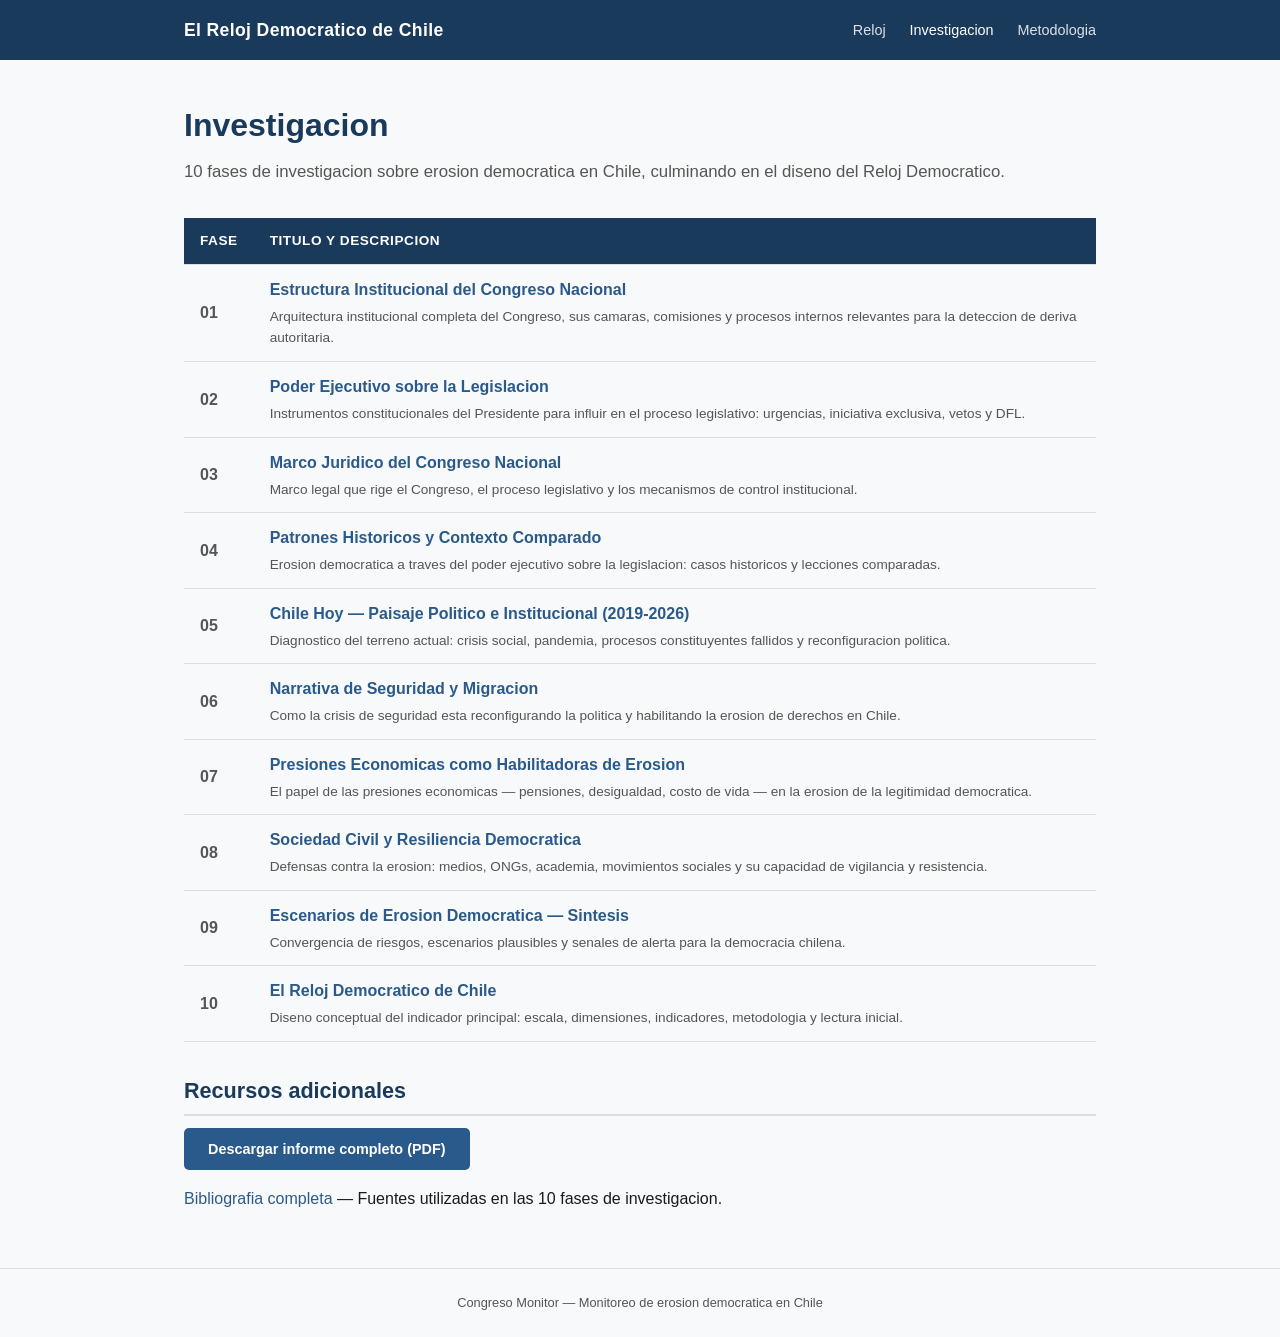
==== docs/investigacion.html @ d88450d7 "Add GitHub Pages site: El Reloj Democratico de Chile Three-page static site deployed from /docs: - i" ====
<!DOCTYPE html>
<html lang="es">
<head>
  <meta charset="UTF-8">
  <meta name="viewport" content="width=device-width, initial-scale=1.0">
  <title>Investigacion — El Reloj Democratico de Chile</title>
  <meta name="description" content="10 fases de investigacion sobre erosion democratica en Chile, desde estructura institucional hasta el diseno del Reloj Democratico.">
  <link rel="stylesheet" href="css/style.css">
</head>
<body>

  <header class="site-header">
    <div class="container">
      <h1><a href="index.html">El Reloj Democratico de Chile</a></h1>
      <nav class="site-nav">
        <a href="index.html">Reloj</a>
        <a href="investigacion.html" class="active">Investigacion</a>
        <a href="metodologia.html">Metodologia</a>
      </nav>
    </div>
  </header>

  <main class="page-content">
    <div class="container">
      <h1>Investigacion</h1>
      <p class="subtitle">10 fases de investigacion sobre erosion democratica en Chile, culminando en el diseno del Reloj Democratico.</p>

      <table class="research-table">
        <thead>
          <tr>
            <th>Fase</th>
            <th>Titulo y descripcion</th>
          </tr>
        </thead>
        <tbody>
          <tr>
            <td>01</td>
            <td>
              <a href="research/01-institutional-structure.md">Estructura Institucional del Congreso Nacional</a>
              <div class="desc">Arquitectura institucional completa del Congreso, sus camaras, comisiones y procesos internos relevantes para la deteccion de deriva autoritaria.</div>
            </td>
          </tr>
          <tr>
            <td>02</td>
            <td>
              <a href="research/02-executive-power.md">Poder Ejecutivo sobre la Legislacion</a>
              <div class="desc">Instrumentos constitucionales del Presidente para influir en el proceso legislativo: urgencias, iniciativa exclusiva, vetos y DFL.</div>
            </td>
          </tr>
          <tr>
            <td>03</td>
            <td>
              <a href="research/03-legal-framework.md">Marco Juridico del Congreso Nacional</a>
              <div class="desc">Marco legal que rige el Congreso, el proceso legislativo y los mecanismos de control institucional.</div>
            </td>
          </tr>
          <tr>
            <td>04</td>
            <td>
              <a href="research/04-historical-patterns.md">Patrones Historicos y Contexto Comparado</a>
              <div class="desc">Erosion democratica a traves del poder ejecutivo sobre la legislacion: casos historicos y lecciones comparadas.</div>
            </td>
          </tr>
          <tr>
            <td>05</td>
            <td>
              <a href="research/05-chile-today.md">Chile Hoy — Paisaje Politico e Institucional (2019-2026)</a>
              <div class="desc">Diagnostico del terreno actual: crisis social, pandemia, procesos constituyentes fallidos y reconfiguracion politica.</div>
            </td>
          </tr>
          <tr>
            <td>06</td>
            <td>
              <a href="research/06-security-migration.md">Narrativa de Seguridad y Migracion</a>
              <div class="desc">Como la crisis de seguridad esta reconfigurando la politica y habilitando la erosion de derechos en Chile.</div>
            </td>
          </tr>
          <tr>
            <td>07</td>
            <td>
              <a href="research/07-economic-pressures.md">Presiones Economicas como Habilitadoras de Erosion</a>
              <div class="desc">El papel de las presiones economicas — pensiones, desigualdad, costo de vida — en la erosion de la legitimidad democratica.</div>
            </td>
          </tr>
          <tr>
            <td>08</td>
            <td>
              <a href="research/08-civil-society.md">Sociedad Civil y Resiliencia Democratica</a>
              <div class="desc">Defensas contra la erosion: medios, ONGs, academia, movimientos sociales y su capacidad de vigilancia y resistencia.</div>
            </td>
          </tr>
          <tr>
            <td>09</td>
            <td>
              <a href="research/09-erosion-scenarios.md">Escenarios de Erosion Democratica — Sintesis</a>
              <div class="desc">Convergencia de riesgos, escenarios plausibles y senales de alerta para la democracia chilena.</div>
            </td>
          </tr>
          <tr>
            <td>10</td>
            <td>
              <a href="research/10-democratic-clock.md">El Reloj Democratico de Chile</a>
              <div class="desc">Diseno conceptual del indicador principal: escala, dimensiones, indicadores, metodologia y lectura inicial.</div>
            </td>
          </tr>
        </tbody>
      </table>

      <h2>Recursos adicionales</h2>

      <p>
        <a href="Congreso_Monitor_Informe_Investigacion.pdf" class="btn btn-primary">Descargar informe completo (PDF)</a>
      </p>
      <p style="margin-top:0.75rem">
        <a href="research/bibliography.md">Bibliografia completa</a> — Fuentes utilizadas en las 10 fases de investigacion.
      </p>
    </div>
  </main>

  <footer class="site-footer">
    <div class="container">
      <p>Congreso Monitor &mdash; Monitoreo de erosion democratica en Chile</p>
    </div>
  </footer>

</body>
</html>
---- docs/css/style.css ----
/* ============================================
   El Reloj Democratico de Chile
   Stylesheet
   ============================================ */

/* --- Reset & Base --- */
*, *::before, *::after {
  box-sizing: border-box;
  margin: 0;
  padding: 0;
}

:root {
  --primary: #1a3a5c;
  --secondary: #2a5a8c;
  --bg: #f8f9fa;
  --text: #1a1a1a;
  --text-light: #555;
  --border: #ddd;

  --green: #27ae60;
  --yellow: #f1c40f;
  --orange: #e67e22;
  --red: #e74c3c;
  --darkred: #922b21;

  --font: -apple-system, BlinkMacSystemFont, 'Segoe UI', Roboto, Helvetica, Arial, sans-serif;
}

html {
  font-size: 16px;
  scroll-behavior: smooth;
}

body {
  font-family: var(--font);
  color: var(--text);
  background: var(--bg);
  line-height: 1.6;
  -webkit-font-smoothing: antialiased;
}

a {
  color: var(--secondary);
  text-decoration: none;
}

a:hover {
  text-decoration: underline;
}

img {
  max-width: 100%;
}

/* --- Layout --- */
.container {
  max-width: 960px;
  margin: 0 auto;
  padding: 0 1.5rem;
}

/* --- Header --- */
.site-header {
  background: var(--primary);
  color: #fff;
  padding: 1rem 0;
}

.site-header .container {
  display: flex;
  align-items: center;
  justify-content: space-between;
  flex-wrap: wrap;
  gap: 0.5rem;
}

.site-header h1 {
  font-size: 1.1rem;
  font-weight: 600;
  letter-spacing: 0.02em;
}

.site-header h1 a {
  color: #fff;
}

.site-header h1 a:hover {
  text-decoration: none;
  opacity: 0.9;
}

.site-nav {
  display: flex;
  gap: 1.5rem;
}

.site-nav a {
  color: rgba(255,255,255,0.85);
  font-size: 0.9rem;
  font-weight: 500;
  transition: color 0.2s;
}

.site-nav a:hover,
.site-nav a.active {
  color: #fff;
  text-decoration: none;
}

/* --- Hero / Clock Section --- */
.hero {
  text-align: center;
  padding: 2.5rem 0 1.5rem;
}

.clock-container {
  max-width: 520px;
  margin: 0 auto 0.75rem;
}

.clock-container svg {
  width: 100%;
  height: auto;
  display: block;
}

.clock-zone {
  display: inline-block;
  font-size: 1.25rem;
  font-weight: 700;
  text-transform: uppercase;
  letter-spacing: 0.08em;
  padding: 0.35rem 1.2rem;
  border-radius: 4px;
  color: #fff;
  margin-bottom: 0.4rem;
}

.clock-date {
  font-size: 0.95rem;
  color: var(--text-light);
  margin-top: 0.5rem;
}

/* --- Dimensions Section --- */
.dimensions {
  padding: 2rem 0;
}

.dimensions h2 {
  font-size: 1.5rem;
  color: var(--primary);
  margin-bottom: 1.25rem;
  text-align: center;
}

.dimension-bar {
  background: #fff;
  border: 1px solid var(--border);
  border-radius: 6px;
  margin-bottom: 0.75rem;
  overflow: hidden;
  transition: box-shadow 0.2s;
}

.dimension-bar:hover {
  box-shadow: 0 2px 8px rgba(0,0,0,0.08);
}

.dimension-header {
  display: flex;
  align-items: center;
  padding: 0.85rem 1rem;
  cursor: pointer;
  gap: 0.75rem;
  user-select: none;
}

.dimension-indicator {
  width: 10px;
  height: 10px;
  border-radius: 50%;
  flex-shrink: 0;
}

.dimension-name {
  flex: 1;
  font-weight: 600;
  font-size: 0.95rem;
}

.dimension-reading {
  font-weight: 700;
  font-size: 0.95rem;
  color: var(--text-light);
  margin-right: 0.5rem;
}

.dimension-zone-tag {
  font-size: 0.7rem;
  font-weight: 600;
  text-transform: uppercase;
  letter-spacing: 0.05em;
  padding: 0.15rem 0.5rem;
  border-radius: 3px;
  color: #fff;
}

.dimension-toggle {
  font-size: 0.8rem;
  color: var(--text-light);
  transition: transform 0.2s;
}

.dimension-bar.open .dimension-toggle {
  transform: rotate(180deg);
}

.dimension-progress {
  height: 4px;
  margin: 0 1rem 0.5rem;
  background: #eee;
  border-radius: 2px;
  overflow: hidden;
}

.dimension-progress-fill {
  height: 100%;
  border-radius: 2px;
  transition: width 0.6s ease;
}

.dimension-detail {
  max-height: 0;
  overflow: hidden;
  transition: max-height 0.3s ease, padding 0.3s ease;
}

.dimension-bar.open .dimension-detail {
  max-height: 300px;
}

.dimension-detail-inner {
  padding: 0 1rem 1rem;
  font-size: 0.9rem;
  color: var(--text-light);
  line-height: 1.6;
}

/* --- Key Facts --- */
.key-facts {
  background: var(--primary);
  color: #fff;
  padding: 2.5rem 0;
}

.facts-grid {
  display: grid;
  grid-template-columns: repeat(3, 1fr);
  gap: 2rem;
  text-align: center;
}

.fact-number {
  font-size: 2.5rem;
  font-weight: 800;
  line-height: 1.1;
  margin-bottom: 0.4rem;
}

.fact-label {
  font-size: 0.85rem;
  opacity: 0.85;
  line-height: 1.4;
}

/* --- Links / CTA Section --- */
.cta-section {
  padding: 2.5rem 0;
  text-align: center;
}

.cta-grid {
  display: grid;
  grid-template-columns: repeat(3, 1fr);
  gap: 1.25rem;
  margin-top: 1rem;
}

.cta-card {
  display: block;
  background: #fff;
  border: 1px solid var(--border);
  border-radius: 8px;
  padding: 1.5rem 1rem;
  transition: box-shadow 0.2s, transform 0.15s;
}

.cta-card:hover {
  box-shadow: 0 4px 12px rgba(0,0,0,0.1);
  transform: translateY(-2px);
  text-decoration: none;
}

.cta-card h3 {
  font-size: 1rem;
  color: var(--primary);
  margin-bottom: 0.4rem;
}

.cta-card p {
  font-size: 0.85rem;
  color: var(--text-light);
}

/* --- Footer --- */
.site-footer {
  border-top: 1px solid var(--border);
  padding: 1.5rem 0;
  text-align: center;
  font-size: 0.8rem;
  color: var(--text-light);
}

.site-footer a {
  color: var(--text-light);
}

.site-footer a:hover {
  color: var(--secondary);
}

/* --- Page Content (investigacion, metodologia) --- */
.page-content {
  padding: 2.5rem 0;
}

.page-content h1 {
  font-size: 2rem;
  color: var(--primary);
  margin-bottom: 0.5rem;
}

.page-content .subtitle {
  color: var(--text-light);
  font-size: 1.05rem;
  margin-bottom: 2rem;
}

.page-content h2 {
  font-size: 1.35rem;
  color: var(--primary);
  margin: 2rem 0 0.75rem;
  padding-bottom: 0.35rem;
  border-bottom: 2px solid var(--border);
}

.page-content h3 {
  font-size: 1.1rem;
  color: var(--primary);
  margin: 1.5rem 0 0.5rem;
}

.page-content p {
  margin-bottom: 1rem;
}

.page-content ul, .page-content ol {
  margin: 0 0 1rem 1.5rem;
}

.page-content li {
  margin-bottom: 0.35rem;
}

/* --- Research Table --- */
.research-table {
  width: 100%;
  border-collapse: collapse;
  margin: 1rem 0 2rem;
}

.research-table th,
.research-table td {
  text-align: left;
  padding: 0.75rem 1rem;
  border-bottom: 1px solid var(--border);
}

.research-table th {
  background: var(--primary);
  color: #fff;
  font-size: 0.85rem;
  font-weight: 600;
  text-transform: uppercase;
  letter-spacing: 0.04em;
}

.research-table tr:hover {
  background: rgba(42, 90, 140, 0.04);
}

.research-table td:first-child {
  font-weight: 600;
  white-space: nowrap;
  color: var(--text-light);
  width: 60px;
}

.research-table a {
  font-weight: 600;
}

.research-table .desc {
  font-size: 0.85rem;
  color: var(--text-light);
  margin-top: 0.2rem;
}

/* --- Methodology Tables --- */
.method-table {
  width: 100%;
  border-collapse: collapse;
  margin: 1rem 0 1.5rem;
  font-size: 0.9rem;
}

.method-table th,
.method-table td {
  text-align: left;
  padding: 0.6rem 0.75rem;
  border: 1px solid var(--border);
}

.method-table th {
  background: #eef2f7;
  font-weight: 600;
  font-size: 0.85rem;
}

.method-table .zone-cell {
  font-weight: 700;
  color: #fff;
  text-align: center;
}

/* --- Zone Badge --- */
.zone-badge {
  display: inline-block;
  padding: 0.15rem 0.6rem;
  border-radius: 3px;
  color: #fff;
  font-size: 0.8rem;
  font-weight: 600;
}

.zone-green  { background: var(--green); }
.zone-yellow { background: var(--yellow); color: #333; }
.zone-orange { background: var(--orange); }
.zone-red    { background: var(--red); }
.zone-darkred { background: var(--darkred); }

/* --- Info Box --- */
.info-box {
  background: #eef2f7;
  border-left: 4px solid var(--secondary);
  padding: 1rem 1.25rem;
  margin: 1rem 0 1.5rem;
  border-radius: 0 4px 4px 0;
  font-size: 0.9rem;
}

/* --- Download Button --- */
.btn {
  display: inline-block;
  padding: 0.6rem 1.5rem;
  border-radius: 5px;
  font-weight: 600;
  font-size: 0.9rem;
  transition: background 0.2s, transform 0.15s;
}

.btn:hover {
  text-decoration: none;
  transform: translateY(-1px);
}

.btn-primary {
  background: var(--secondary);
  color: #fff;
}

.btn-primary:hover {
  background: var(--primary);
  color: #fff;
}

.btn-outline {
  background: transparent;
  color: var(--secondary);
  border: 2px solid var(--secondary);
}

.btn-outline:hover {
  background: var(--secondary);
  color: #fff;
}

/* --- Responsive --- */
@media (max-width: 768px) {
  .site-header .container {
    flex-direction: column;
    text-align: center;
  }

  .site-nav {
    gap: 1rem;
  }

  .clock-zone {
    font-size: 1rem;
  }

  .facts-grid {
    grid-template-columns: 1fr;
    gap: 1.5rem;
  }

  .fact-number {
    font-size: 2rem;
  }

  .cta-grid {
    grid-template-columns: 1fr;
  }

  .dimension-header {
    flex-wrap: wrap;
  }

  .dimension-name {
    font-size: 0.9rem;
  }

  .research-table td:first-child {
    white-space: normal;
  }

  .page-content h1 {
    font-size: 1.5rem;
  }

  .method-table {
    font-size: 0.8rem;
  }

  .method-table th,
  .method-table td {
    padding: 0.4rem 0.5rem;
  }
}

@media (max-width: 480px) {
  .clock-reading {
    font-size: 2.8rem;
  }

  .clock-container {
    max-width: 320px;
  }

  .dimension-reading {
    font-size: 0.85rem;
  }

  .dimension-zone-tag {
    display: none;
  }
}
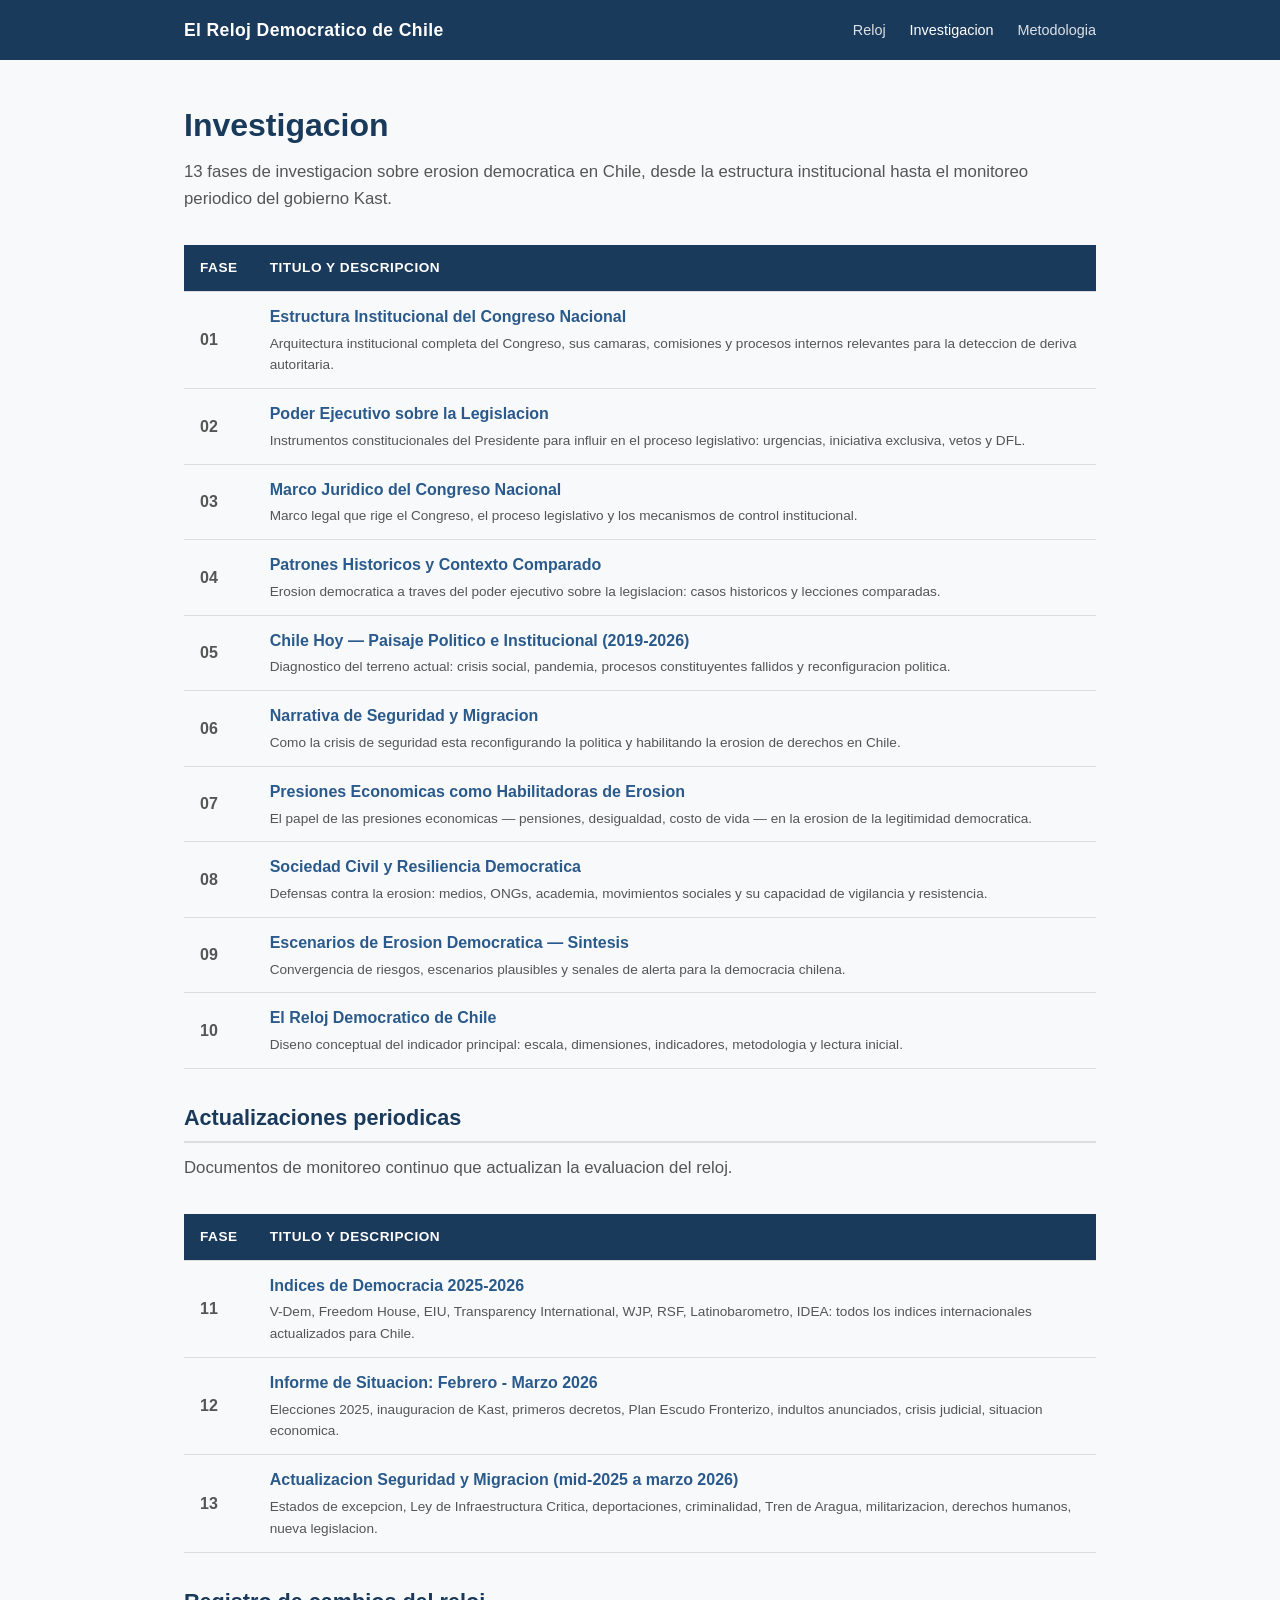
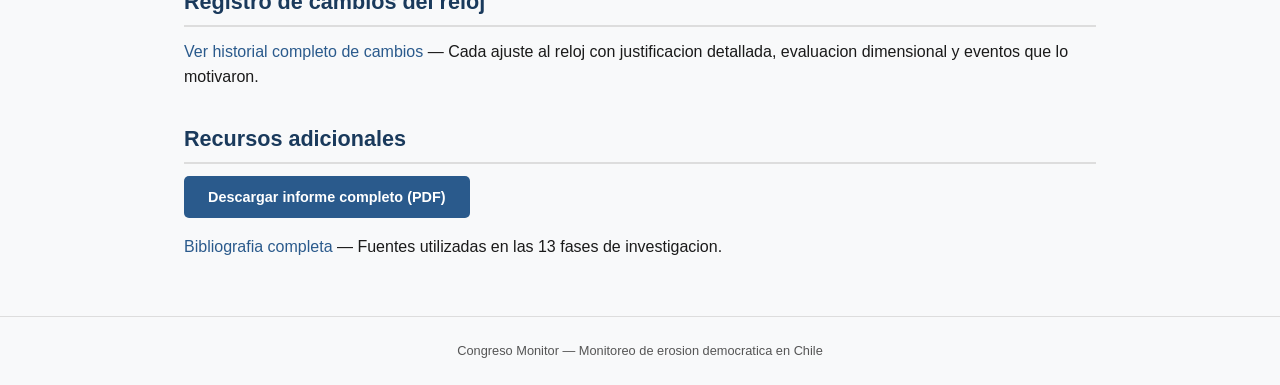
==== commit f697b6ef: "Update clock reading to 4:00 — first periodic update (March 2026) Add three new research documents c" ====
--- a/docs/investigacion.html
+++ b/docs/investigacion.html
@@ -4,7 +4,7 @@
   <meta charset="UTF-8">
   <meta name="viewport" content="width=device-width, initial-scale=1.0">
   <title>Investigacion — El Reloj Democratico de Chile</title>
-  <meta name="description" content="10 fases de investigacion sobre erosion democratica en Chile, desde estructura institucional hasta el diseno del Reloj Democratico.">
+  <meta name="description" content="13 fases de investigacion sobre erosion democratica en Chile, desde estructura institucional hasta el monitoreo del gobierno Kast (marzo 2026).">
   <link rel="stylesheet" href="css/style.css">
 </head>
 <body>
@@ -23,7 +23,7 @@
   <main class="page-content">
     <div class="container">
       <h1>Investigacion</h1>
-      <p class="subtitle">10 fases de investigacion sobre erosion democratica en Chile, culminando en el diseno del Reloj Democratico.</p>
+      <p class="subtitle">13 fases de investigacion sobre erosion democratica en Chile, desde la estructura institucional hasta el monitoreo periodico del gobierno Kast.</p>
 
       <table class="research-table">
         <thead>
@@ -106,13 +106,53 @@
         </tbody>
       </table>
 
+      <h2>Actualizaciones periodicas</h2>
+      <p class="subtitle">Documentos de monitoreo continuo que actualizan la evaluacion del reloj.</p>
+
+      <table class="research-table">
+        <thead>
+          <tr>
+            <th>Fase</th>
+            <th>Titulo y descripcion</th>
+          </tr>
+        </thead>
+        <tbody>
+          <tr>
+            <td>11</td>
+            <td>
+              <a href="research/11-democracy-indices-2025-2026.md">Indices de Democracia 2025-2026</a>
+              <div class="desc">V-Dem, Freedom House, EIU, Transparency International, WJP, RSF, Latinobarometro, IDEA: todos los indices internacionales actualizados para Chile.</div>
+            </td>
+          </tr>
+          <tr>
+            <td>12</td>
+            <td>
+              <a href="research/12-situation-report-2026-03.md">Informe de Situacion: Febrero - Marzo 2026</a>
+              <div class="desc">Elecciones 2025, inauguracion de Kast, primeros decretos, Plan Escudo Fronterizo, indultos anunciados, crisis judicial, situacion economica.</div>
+            </td>
+          </tr>
+          <tr>
+            <td>13</td>
+            <td>
+              <a href="research/13-security-migration-update-2025-2026.md">Actualizacion Seguridad y Migracion (mid-2025 a marzo 2026)</a>
+              <div class="desc">Estados de excepcion, Ley de Infraestructura Critica, deportaciones, criminalidad, Tren de Aragua, militarizacion, derechos humanos, nueva legislacion.</div>
+            </td>
+          </tr>
+        </tbody>
+      </table>
+
+      <h2>Registro de cambios del reloj</h2>
+      <p>
+        <a href="research/CHANGELOG.md">Ver historial completo de cambios</a> — Cada ajuste al reloj con justificacion detallada, evaluacion dimensional y eventos que lo motivaron.
+      </p>
+
       <h2>Recursos adicionales</h2>
 
       <p>
         <a href="Congreso_Monitor_Informe_Investigacion.pdf" class="btn btn-primary">Descargar informe completo (PDF)</a>
       </p>
       <p style="margin-top:0.75rem">
-        <a href="research/bibliography.md">Bibliografia completa</a> — Fuentes utilizadas en las 10 fases de investigacion.
+        <a href="research/bibliography.md">Bibliografia completa</a> — Fuentes utilizadas en las 13 fases de investigacion.
       </p>
     </div>
   </main>
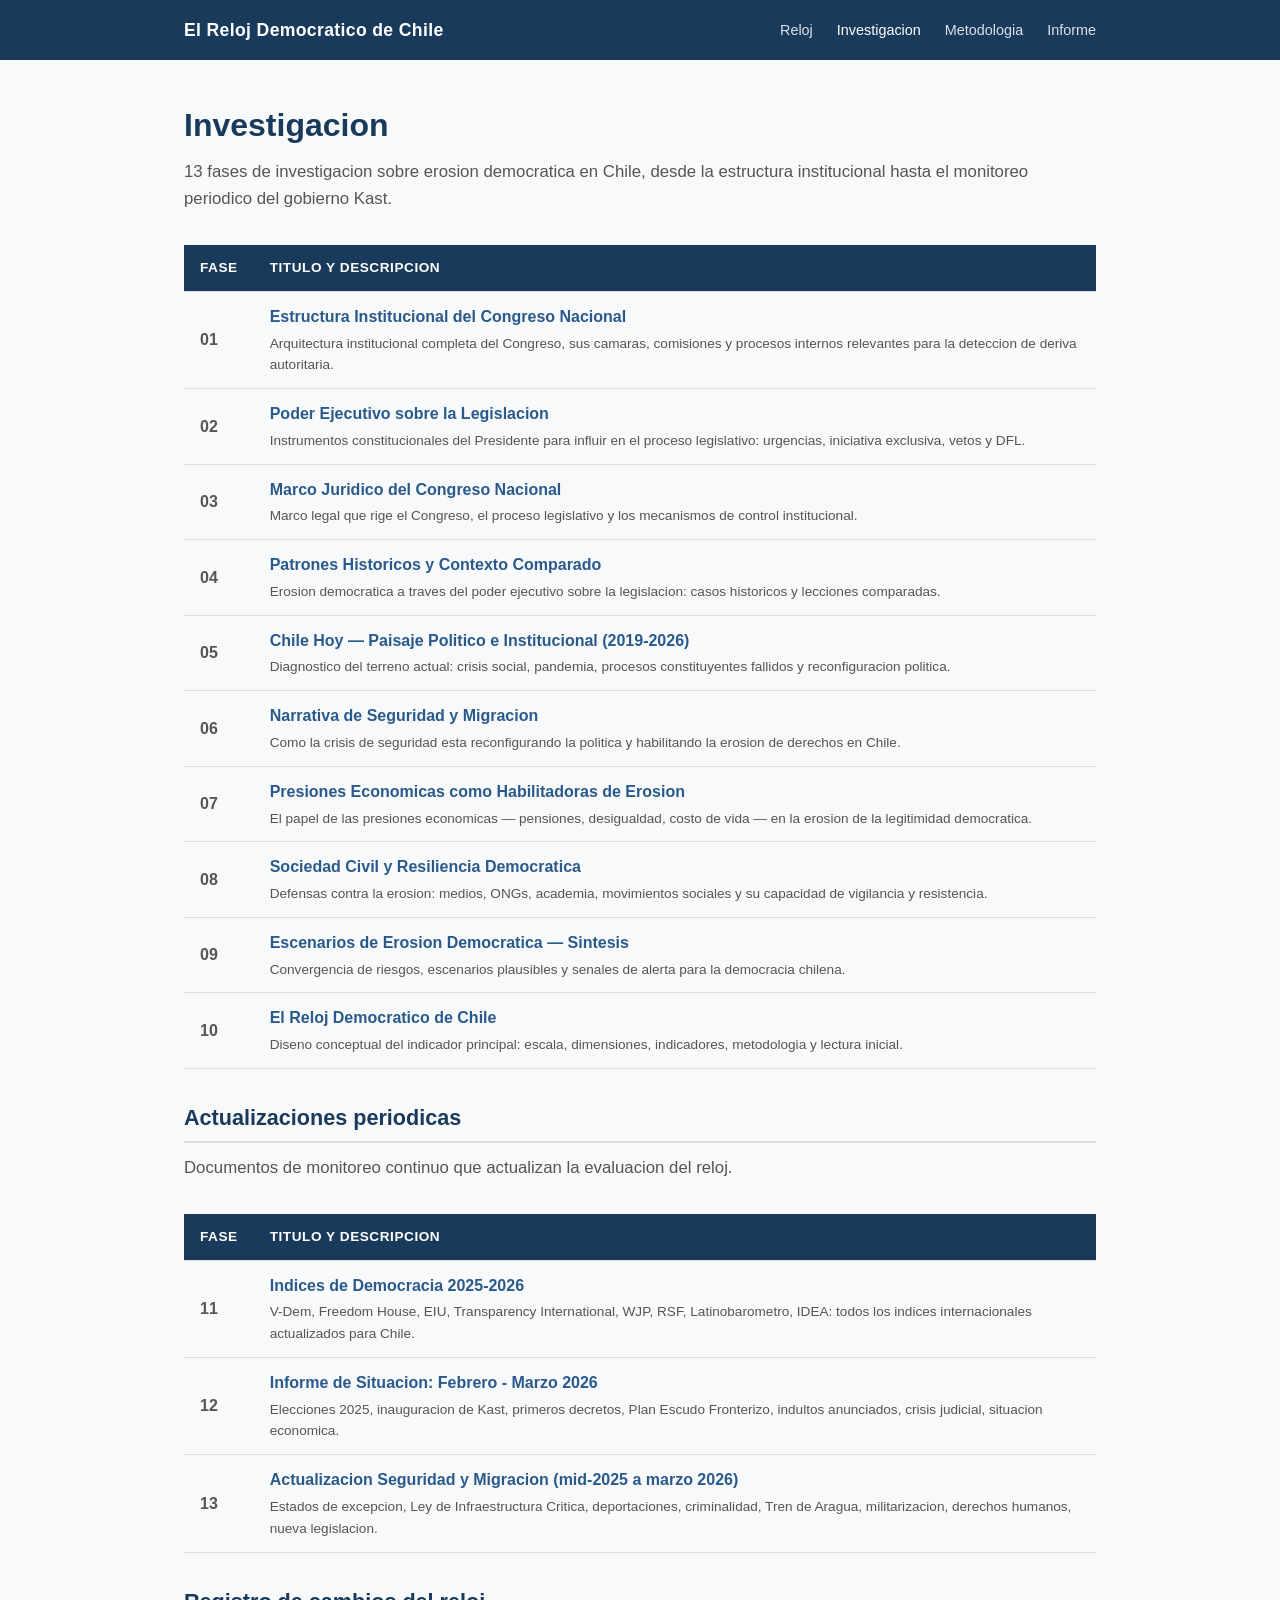
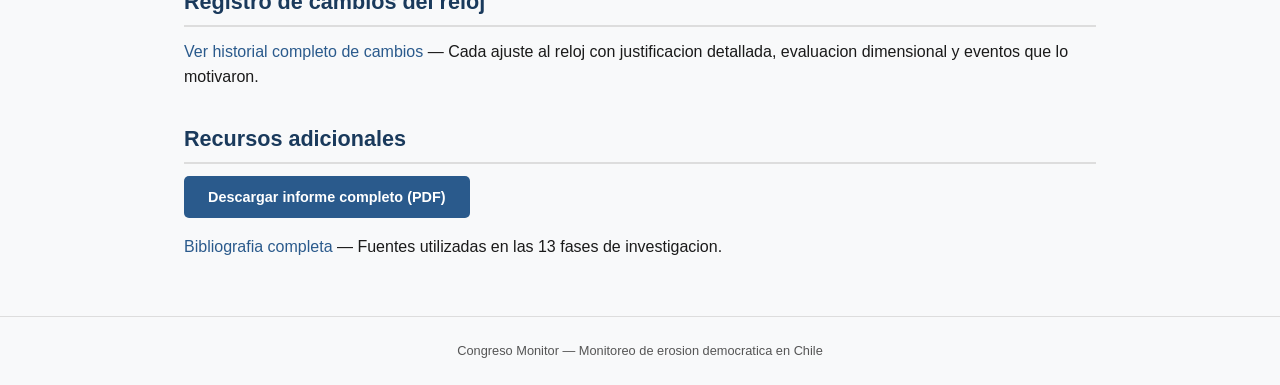
==== commit cf75313b: "Add situation report page in Spanish with PDF download New page (informe-situacion.html) presents th" ====
--- a/docs/investigacion.html
+++ b/docs/investigacion.html
@@ -16,6 +16,7 @@
         <a href="index.html">Reloj</a>
         <a href="investigacion.html" class="active">Investigacion</a>
         <a href="metodologia.html">Metodologia</a>
+        <a href="informe-situacion.html">Informe</a>
       </nav>
     </div>
   </header>
